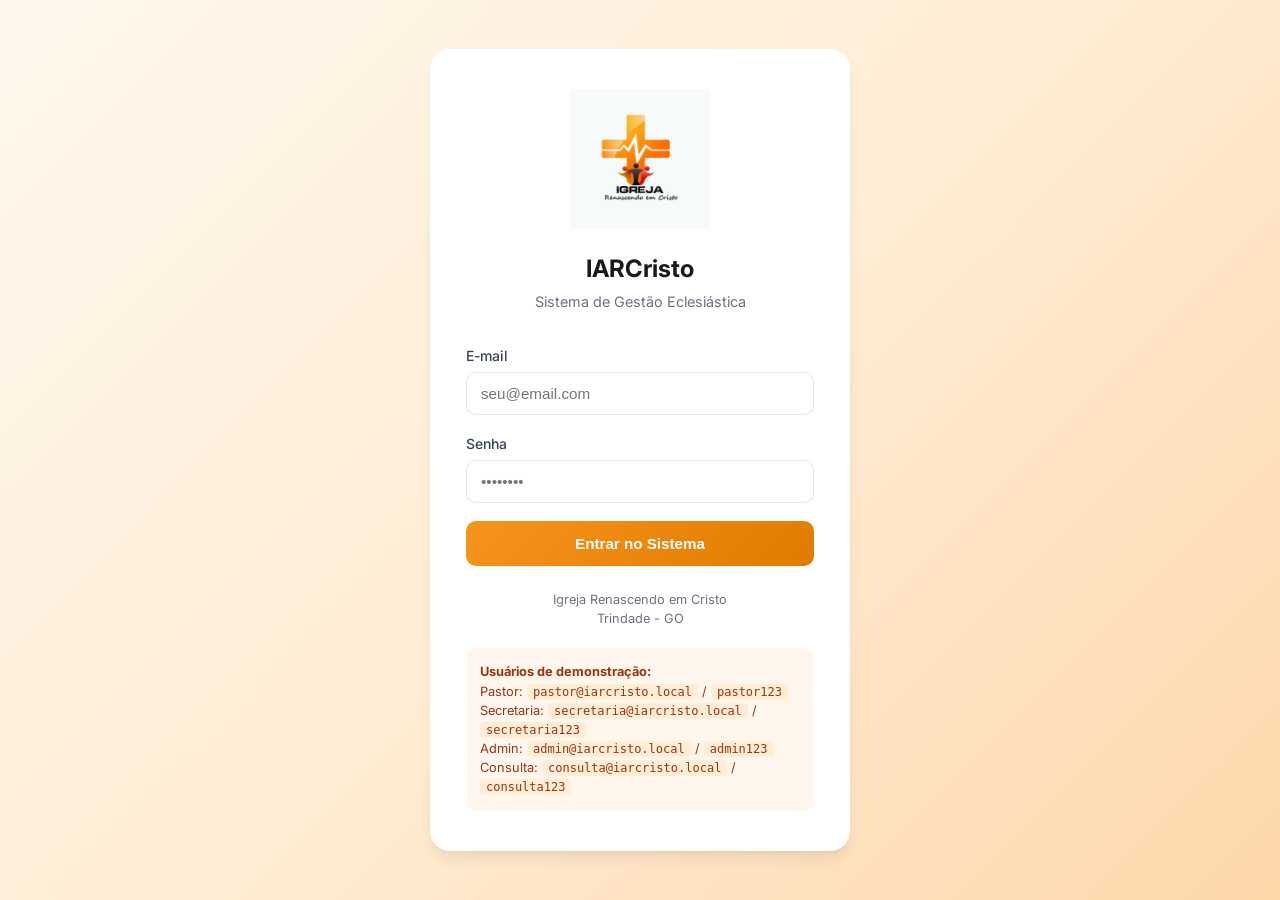
==== pages/agenda.html @ 71ff0958 "Add files via upload" ====
<!DOCTYPE html>
<html lang="pt-BR">
<head>
  <meta charset="UTF-8">
  <meta name="viewport" content="width=device-width, initial-scale=1.0">
  <title>Agenda de Cultos | IARCristo</title>
  <link rel="stylesheet" href="../css/style.css">
  <link rel="preconnect" href="https://fonts.googleapis.com">
  <link href="https://fonts.googleapis.com/css2?family=Inter:wght@400;500;600;700&display=swap" rel="stylesheet">
  <style>
    .event-card {
      border: 1px solid #E5E7EB;
      border-radius: 12px;
      padding: 16px 18px;
      margin-bottom: 12px;
      background: #fff;
      transition: box-shadow 0.15s;
      cursor: pointer;
    }
    .event-card:hover { box-shadow: 0 4px 12px rgba(0,0,0,0.08); }
    .event-card.confirmado { border-left: 4px solid #10B981; }
    .event-card.planejado { border-left: 4px solid #3B82F6; }
    .event-card.cancelado { border-left: 4px solid #EF4444; opacity: 0.7; }
    .event-date {
      font-size: 0.8rem;
      font-weight: 600;
      color: #F7941D;
      text-transform: uppercase;
      letter-spacing: 0.03em;
    }
    .event-title { font-size: 1.05rem; font-weight: 600; color: #111827; margin: 4px 0; }
    .event-meta { font-size: 0.85rem; color: #6B7280; display: flex; flex-wrap: wrap; gap: 12px; }
    .filter-bar {
      display: flex;
      flex-wrap: wrap;
      gap: 10px;
      margin-bottom: 20px;
      align-items: center;
    }
    .filter-bar select, .filter-bar input {
      padding: 8px 12px;
      border: 1.5px solid #E5E7EB;
      border-radius: 8px;
      font-size: 0.9rem;
    }
    .escala-item {
      display: flex;
      align-items: center;
      justify-content: space-between;
      padding: 10px 12px;
      border: 1px solid #E5E7EB;
      border-radius: 8px;
      margin-bottom: 8px;
      background: #FAFAFA;
    }
    .modal-overlay {
      display: none;
      position: fixed;
      inset: 0;
      background: rgba(0,0,0,0.4);
      z-index: 200;
      align-items: center;
      justify-content: center;
      padding: 20px;
    }
    .modal-overlay.open { display: flex; }
    .modal {
      background: #fff;
      border-radius: 16px;
      width: 100%;
      max-width: 640px;
      max-height: 90vh;
      overflow-y: auto;
      box-shadow: 0 20px 40px rgba(0,0,0,0.15);
    }
    .modal-header {
      padding: 18px 22px;
      border-bottom: 1px solid #E5E7EB;
      display: flex;
      justify-content: space-between;
      align-items: center;
    }
    .modal-body { padding: 22px; }
  </style>
</head>
<body>
  <div class="app-layout">
    <aside class="sidebar" id="sidebar">
      <div class="sidebar-header">
        <img src="../public/assets/logo.png" alt="Logo" class="sidebar-logo">
        <div class="sidebar-brand">IARCristo<span>Renascendo em Cristo</span></div>
      </div>
      <nav class="sidebar-nav">
        <div class="nav-section">
          <div class="nav-section-title">Principal</div>
          <a href="dashboard.html" class="nav-item">Dashboard</a>
          <a href="membros.html" class="nav-item">Membros</a>
          <a href="visitantes.html" class="nav-item">Visitantes</a>
        </div>
        <div class="nav-section">
          <div class="nav-section-title">Organização</div>
          <a href="departamentos.html" class="nav-item">Departamentos</a>
          <a href="familias.html" class="nav-item">Famílias</a>
        </div>
        <div class="nav-section">
          <div class="nav-section-title">Agenda</div>
          <a href="agenda.html" class="nav-item" active">Cultos & Eventos</a>
        </div>
        <div class="nav-section">
          <div class="nav-section-title">Sistema</div>
          <a href="relatorios.html" class="nav-item">Relatórios</a>
        </div>
</nav>
      <div class="sidebar-footer">
        <div class="user-info">
          <div class="user-avatar">WF</div>
          <div class="user-details">
            <div class="user-name">Wellington F. Vieira</div>
            <div class="user-role">Pastor Presidente</div>
          </div>
        </div>
      </div>
    </aside>

    <div class="main-content">
      <header class="topbar">
        <div class="flex items-center gap-3">
          <button class="menu-toggle" onclick="document.getElementById('sidebar').classList.toggle('open')">
            <svg width="24" height="24" fill="none" stroke="currentColor" viewBox="0 0 24 24"><path stroke-linecap="round" stroke-linejoin="round" stroke-width="2" d="M4 6h16M4 12h16M4 18h16"/></svg>
          </button>
          <h1 class="topbar-title">Agenda de Cultos e Eventos</h1>
        </div>
        <div class="topbar-actions">
          <button class="btn btn-primary btn-sm" onclick="abrirModalEvento()">+ Novo Evento</button>
        </div>
      </header>

      <div class="content-area">
        <div class="filter-bar">
          <select id="filtroTipo" onchange="renderLista()">
            <option value="">Todos os tipos</option>
          </select>
          <select id="filtroSituacao" onchange="renderLista()">
            <option value="">Todas as situações</option>
            <option>Planejado</option>
            <option>Confirmado</option>
            <option>Realizado</option>
            <option>Cancelado</option>
          </select>
          <input type="month" id="filtroMes" onchange="renderLista()">
          <span class="text-muted" id="contadorEventos" style="margin-left:auto;font-size:0.9rem"></span>
        </div>

        <div style="display:grid;grid-template-columns:1fr 340px;gap:24px" class="agenda-grid">
          <div>
            <div class="card">
              <div class="card-header">
                <h2 class="card-title">Lista de Eventos</h2>
              </div>
              <div class="card-body" id="listaEventos">
                <p class="text-muted">Carregando...</p>
              </div>
            </div>
          </div>

          <div>
            <div class="card">
              <div class="card-header">
                <h2 class="card-title">Próximos</h2>
              </div>
              <div class="card-body" id="proximosEventos"></div>
            </div>
          </div>
        </div>
      </div>
    </div>
  </div>

  <!-- Modal Evento -->
  <div class="modal-overlay" id="modalEvento">
    <div class="modal">
      <div class="modal-header">
        <h2 style="font-size:1.15rem;font-weight:600" id="modalTitulo">Novo Evento</h2>
        <button class="btn btn-sm btn-secondary" onclick="fecharModal()">Fechar</button>
      </div>
      <div class="modal-body">
        <form id="formEvento" onsubmit="salvarEvento(event)">
          <input type="hidden" id="eventoId">
          <div class="form-row">
            <div class="form-group">
              <label>Tipo de Evento *</label>
              <select id="evTipo" class="form-control" required onchange="if(!document.getElementById('evTitulo').value) document.getElementById('evTitulo').value=this.value"></select>
            </div>
            <div class="form-group">
              <label>Título</label>
              <input type="text" id="evTitulo" class="form-control">
            </div>
          </div>
          <div class="form-row">
            <div class="form-group">
              <label>Data *</label>
              <input type="date" id="evData" class="form-control" required>
            </div>
            <div class="form-group">
              <label>Início</label>
              <input type="time" id="evHoraInicio" class="form-control" value="19:00">
            </div>
            <div class="form-group">
              <label>Término</label>
              <input type="time" id="evHoraFim" class="form-control" value="21:00">
            </div>
          </div>
          <div class="form-row">
            <div class="form-group">
              <label>Local</label>
              <input type="text" id="evLocal" class="form-control" value="Templo Principal">
            </div>
            <div class="form-group">
              <label>Situação</label>
              <select id="evSituacao" class="form-control">
                <option>Planejado</option>
                <option>Confirmado</option>
                <option>Realizado</option>
                <option>Cancelado</option>
              </select>
            </div>
          </div>
          <div class="form-row">
            <div class="form-group">
              <label>Dirigente</label>
              <select id="evDirigente" class="form-control"><option value="">—</option></select>
            </div>
            <div class="form-group">
              <label>Pregador / Ministrante</label>
              <select id="evPregador" class="form-control"><option value="">—</option></select>
            </div>
          </div>
          <div class="form-row">
            <div class="form-group">
              <label>Tema</label>
              <input type="text" id="evTema" class="form-control">
            </div>
            <div class="form-group">
              <label>Referência Bíblica</label>
              <input type="text" id="evRef" class="form-control" placeholder="Ex: João 3:16">
            </div>
          </div>
          <div class="form-group">
            <label>Descrição / Observações</label>
            <textarea id="evObs" class="form-control" rows="2"></textarea>
          </div>
          <div class="flex gap-3" style="margin-top:16px">
            <button type="submit" class="btn btn-primary">Salvar Evento</button>
            <button type="button" class="btn btn-secondary" onclick="fecharModal()">Cancelar</button>
          </div>
        </form>

        <!-- Escala (visível só na edição) -->
        <div id="secaoEscala" style="display:none;margin-top:28px;border-top:1px solid #E5E7EB;padding-top:20px">
          <h3 style="font-size:1rem;font-weight:600;margin-bottom:12px">Escala de Participantes</h3>
          <div id="listaEscala"></div>
          <div class="form-row" style="margin-top:12px">
            <div class="form-group">
              <label>Papel</label>
              <select id="escPapel" class="form-control"></select>
            </div>
            <div class="form-group">
              <label>Membro</label>
              <select id="escMembro" class="form-control"></select>
            </div>
            <div class="form-group" style="display:flex;align-items:flex-end">
              <button type="button" class="btn btn-primary btn-sm" onclick="addEscala()">Adicionar</button>
            </div>
          </div>
        </div>
      </div>
    </div>
  </div>

  <script src="../js/app.js"></script>
  <script src="../js/auth-guard.js"></script>
  <script>
    function nomeMembro(id) {
      if (!id) return '—';
      const m = IARCristo.getMembro(id);
      return m ? m.nome : id;
    }

    function diaSemana(dataStr) {
      const d = new Date(dataStr + 'T12:00:00');
      return d.toLocaleDateString('pt-BR', { weekday: 'short' });
    }

    function renderLista() {
      const tipo = document.getElementById('filtroTipo').value;
      const sit = document.getElementById('filtroSituacao').value;
      const mes = document.getElementById('filtroMes').value;

      let eventos = IARCristo.getEventos().sort((a,b) => a.data.localeCompare(b.data) || a.horaInicio.localeCompare(b.horaInicio));

      if (tipo) eventos = eventos.filter(e => e.tipo === tipo);
      if (sit) eventos = eventos.filter(e => e.situacao === sit);
      if (mes) eventos = eventos.filter(e => e.data.startsWith(mes));

      document.getElementById('contadorEventos').textContent = eventos.length + ' evento(s)';

      const el = document.getElementById('listaEventos');
      if (eventos.length === 0) {
        el.innerHTML = '<p class="text-muted" style="text-align:center;padding:30px">Nenhum evento encontrado</p>';
        return;
      }

      el.innerHTML = eventos.map(e => {
        const cls = (e.situacao || '').toLowerCase();
        return `
          <div class="event-card ${cls}" onclick="abrirModalEvento('${e.id}')">
            <div class="event-date">${diaSemana(e.data)} · ${IARCristo.formatarData(e.data)} · ${e.horaInicio}${e.horaFim ? ' – ' + e.horaFim : ''}</div>
            <div class="event-title">${e.titulo || e.tipo}</div>
            <div class="event-meta">
              <span>${e.local || ''}</span>
              <span>Dirigente: ${nomeMembro(e.dirigenteId)}</span>
              <span class="badge ${IARCristo.badgeSituacaoEvento(e.situacao)}">${e.situacao}</span>
            </div>
            ${e.tema ? `<div style="margin-top:6px;font-size:0.85rem;color:#6B7280">Tema: ${e.tema}</div>` : ''}
          </div>
        `;
      }).join('');
    }

    function renderProximos() {
      const prox = IARCristo.getProximosEventos(5);
      const el = document.getElementById('proximosEventos');
      if (prox.length === 0) {
        el.innerHTML = '<p class="text-muted">Nenhum evento próximo</p>';
        return;
      }
      el.innerHTML = prox.map(e => `
        <div style="padding:10px 0;border-bottom:1px solid #F3F4F6;cursor:pointer" onclick="abrirModalEvento('${e.id}')">
          <div style="font-weight:600;font-size:0.9rem">${e.titulo || e.tipo}</div>
          <div class="text-muted" style="font-size:0.8rem">${IARCristo.formatarData(e.data)} · ${e.horaInicio}</div>
        </div>
      `).join('');
    }

    function preencherSelects() {
      const tipos = IARCristo.TIPOS_EVENTO;
      document.getElementById('filtroTipo').innerHTML = '<option value="">Todos os tipos</option>' + tipos.map(t => `<option>${t}</option>`).join('');
      document.getElementById('evTipo').innerHTML = tipos.map(t => `<option>${t}</option>`).join('');

      const membros = IARCristo.getMembros().filter(m => m.situacao === 'Membro Ativo' || m.situacao === 'Em Integração');
      const opts = membros.map(m => `<option value="${m.id}">${m.nome}</option>`).join('');
      document.getElementById('evDirigente').innerHTML = '<option value="">—</option>' + opts;
      document.getElementById('evPregador').innerHTML = '<option value="">—</option>' + opts;
      document.getElementById('escMembro').innerHTML = opts;
      document.getElementById('escPapel').innerHTML = IARCristo.PAPEIS_ESCALA.map(p => `<option>${p}</option>`).join('');

      // mês atual
      const agora = new Date();
      document.getElementById('filtroMes').value = agora.getFullYear() + '-' + String(agora.getMonth()+1).padStart(2,'0');
    }

    function abrirModalEvento(id = null) {
      document.getElementById('formEvento').reset();
      document.getElementById('eventoId').value = '';
      document.getElementById('secaoEscala').style.display = 'none';
      document.getElementById('evHoraInicio').value = '19:00';
      document.getElementById('evHoraFim').value = '21:00';
      document.getElementById('evLocal').value = 'Templo Principal';

      if (id) {
        const e = IARCristo.getEvento(id);
        if (!e) return;
        document.getElementById('modalTitulo').textContent = 'Editar Evento';
        document.getElementById('eventoId').value = e.id;
        document.getElementById('evTipo').value = e.tipo;
        document.getElementById('evTitulo').value = e.titulo || '';
        document.getElementById('evData').value = e.data;
        document.getElementById('evHoraInicio').value = e.horaInicio || '19:00';
        document.getElementById('evHoraFim').value = e.horaFim || '';
        document.getElementById('evLocal').value = e.local || '';
        document.getElementById('evSituacao').value = e.situacao || 'Planejado';
        document.getElementById('evDirigente').value = e.dirigenteId || '';
        document.getElementById('evPregador').value = e.pregadorId || '';
        document.getElementById('evTema').value = e.tema || '';
        document.getElementById('evRef').value = e.referenciaBiblica || '';
        document.getElementById('evObs').value = e.observacoes || e.descricao || '';
        document.getElementById('secaoEscala').style.display = 'block';
        renderEscala(e.id);
      } else {
        document.getElementById('modalTitulo').textContent = 'Novo Evento';
        document.getElementById('evData').value = new Date().toISOString().slice(0,10);
      }
      document.getElementById('modalEvento').classList.add('open');
    }

    function fecharModal() {
      document.getElementById('modalEvento').classList.remove('open');
    }

    function salvarEvento(ev) {
      ev.preventDefault();
      const dados = {
        tipo: document.getElementById('evTipo').value,
        titulo: document.getElementById('evTitulo').value || document.getElementById('evTipo').value,
        data: document.getElementById('evData').value,
        horaInicio: document.getElementById('evHoraInicio').value,
        horaFim: document.getElementById('evHoraFim').value,
        local: document.getElementById('evLocal').value,
        situacao: document.getElementById('evSituacao').value,
        dirigenteId: document.getElementById('evDirigente').value,
        pregadorId: document.getElementById('evPregador').value,
        tema: document.getElementById('evTema').value,
        referenciaBiblica: document.getElementById('evRef').value,
        observacoes: document.getElementById('evObs').value
      };
      const id = document.getElementById('eventoId').value;
      if (id) {
        IARCristo.atualizarEvento(id, dados);
        alert('Evento atualizado!');
      } else {
        const novo = IARCristo.adicionarEvento(dados);
        alert('Evento criado!');
        document.getElementById('eventoId').value = novo.id;
        document.getElementById('secaoEscala').style.display = 'block';
        renderEscala(novo.id);
      }
      renderLista();
      renderProximos();
      if (!id) return; // keep modal open to add scale
      fecharModal();
    }

    function renderEscala(eventoId) {
      const escalas = IARCristo.getEscalasDoEvento(eventoId);
      const el = document.getElementById('listaEscala');
      if (escalas.length === 0) {
        el.innerHTML = '<p class="text-muted" style="font-size:0.9rem">Ninguém escalado ainda.</p>';
        return;
      }
      el.innerHTML = escalas.map(s => `
        <div class="escala-item">
          <div>
            <strong>${s.papel}</strong> — ${nomeMembro(s.membroId)}
            ${s.confirmado ? '<span class="badge badge-success" style="margin-left:8px">Confirmado</span>' : '<span class="badge badge-warning" style="margin-left:8px">Pendente</span>'}
          </div>
          <div class="flex gap-2">
            <button class="btn btn-sm btn-secondary" onclick="event.stopPropagation();toggleConfirma('${s.id}')">${s.confirmado ? 'Desconfirmar' : 'Confirmar'}</button>
            <button class="btn btn-sm btn-secondary" onclick="event.stopPropagation();rmEscala('${s.id}')">✕</button>
          </div>
        </div>
      `).join('');
    }

    function addEscala() {
      const eventoId = document.getElementById('eventoId').value;
      if (!eventoId) { alert('Salve o evento primeiro'); return; }
      const papel = document.getElementById('escPapel').value;
      const membroId = document.getElementById('escMembro').value;
      const res = IARCristo.adicionarEscala(eventoId, papel, membroId);
      if (res.erro) { alert(res.erro); return; }
      renderEscala(eventoId);
    }

    function rmEscala(id) {
      if (!confirm('Remover da escala?')) return;
      IARCristo.removerEscala(id);
      renderEscala(document.getElementById('eventoId').value);
    }

    function toggleConfirma(id) {
      const escalas = IARCristo.getEscalas();
      const s = escalas.find(e => e.id === id);
      if (!s) return;
      IARCristo.confirmarEscala(id, !s.confirmado);
      renderEscala(document.getElementById('eventoId').value);
    }

    document.addEventListener('DOMContentLoaded', () => {
      preencherSelects();
      renderLista();
      renderProximos();
    });

    // fechar modal ao clicar fora
    document.getElementById('modalEvento').addEventListener('click', e => {
      if (e.target.id === 'modalEvento') fecharModal();
    });
  </script>
  <style>
    @media (max-width: 900px) {
      .agenda-grid { grid-template-columns: 1fr !important; }
    }
  </style>
</body>
</html>
---- css/style.css ----
/* ========================================
   IARCristo - Igreja Renascendo em Cristo
   Sistema de Gestão Eclesiástica
   ======================================== */

:root {
  /* Cores extraídas do logotipo */
  --primary: #F7941D;
  --primary-dark: #E07B00;
  --primary-light: #FFB347;
  --accent: #E85D04;
  --accent-dark: #D00000;
  --black: #1A1A1A;
  --gray-900: #111827;
  --gray-800: #1F2937;
  --gray-700: #374151;
  --gray-600: #4B5563;
  --gray-500: #6B7280;
  --gray-400: #9CA3AF;
  --gray-300: #D1D5DB;
  --gray-200: #E5E7EB;
  --gray-100: #F3F4F6;
  --gray-50: #F9FAFB;
  --white: #FFFFFF;
  --success: #10B981;
  --warning: #F59E0B;
  --danger: #EF4444;
  --info: #3B82F6;

  --sidebar-width: 280px;
  --header-height: 70px;
  --radius: 12px;
  --shadow: 0 4px 6px -1px rgb(0 0 0 / 0.08), 0 2px 4px -2px rgb(0 0 0 / 0.05);
  --shadow-lg: 0 10px 15px -3px rgb(0 0 0 / 0.08), 0 4px 6px -4px rgb(0 0 0 / 0.05);
}

* {
  margin: 0;
  padding: 0;
  box-sizing: border-box;
}

body {
  font-family: 'Inter', -apple-system, BlinkMacSystemFont, 'Segoe UI', Roboto, sans-serif;
  background: var(--gray-50);
  color: var(--gray-800);
  line-height: 1.5;
  min-height: 100vh;
}

a {
  text-decoration: none;
  color: inherit;
}

/* ========== LOGIN PAGE ========== */
.login-page {
  min-height: 100vh;
  display: flex;
  align-items: center;
  justify-content: center;
  background: linear-gradient(135deg, #FFF7ED 0%, #FFEDD5 50%, #FED7AA 100%);
  padding: 20px;
}

.login-card {
  background: var(--white);
  border-radius: 20px;
  box-shadow: var(--shadow-lg);
  width: 100%;
  max-width: 420px;
  padding: 40px 36px;
  text-align: center;
}

.login-logo {
  width: 140px;
  height: auto;
  margin-bottom: 16px;
}

.login-title {
  font-size: 1.5rem;
  font-weight: 700;
  color: var(--black);
  margin-bottom: 4px;
}

.login-subtitle {
  font-size: 0.9rem;
  color: var(--gray-500);
  margin-bottom: 32px;
}

.form-group {
  margin-bottom: 18px;
  text-align: left;
}

.form-group label {
  display: block;
  font-size: 0.875rem;
  font-weight: 500;
  color: var(--gray-700);
  margin-bottom: 6px;
}

.form-control {
  width: 100%;
  padding: 12px 14px;
  border: 1.5px solid var(--gray-200);
  border-radius: 10px;
  font-size: 0.95rem;
  transition: all 0.2s;
  background: var(--white);
}

.form-control:focus {
  outline: none;
  border-color: var(--primary);
  box-shadow: 0 0 0 3px rgba(247, 148, 29, 0.15);
}

.btn {
  display: inline-flex;
  align-items: center;
  justify-content: center;
  gap: 8px;
  padding: 12px 20px;
  border: none;
  border-radius: 10px;
  font-size: 0.95rem;
  font-weight: 600;
  cursor: pointer;
  transition: all 0.2s;
}

.btn-primary {
  background: linear-gradient(135deg, var(--primary) 0%, var(--primary-dark) 100%);
  color: var(--white);
  width: 100%;
  padding: 14px;
}

.btn-primary:hover {
  background: linear-gradient(135deg, var(--primary-dark) 0%, #C96A00 100%);
  transform: translateY(-1px);
  box-shadow: 0 4px 12px rgba(247, 148, 29, 0.35);
}

.login-footer {
  margin-top: 24px;
  font-size: 0.85rem;
  color: var(--gray-500);
}

.login-footer a {
  color: var(--primary);
  font-weight: 500;
}

/* ========== LAYOUT PRINCIPAL ========== */
.app-layout {
  display: flex;
  min-height: 100vh;
}

/* Sidebar */
.sidebar {
  width: var(--sidebar-width);
  background: var(--white);
  border-right: 1px solid var(--gray-200);
  display: flex;
  flex-direction: column;
  position: fixed;
  top: 0;
  left: 0;
  height: 100vh;
  z-index: 100;
  transition: transform 0.3s ease;
}

.sidebar-header {
  padding: 20px;
  border-bottom: 1px solid var(--gray-100);
  display: flex;
  align-items: center;
  gap: 12px;
}

.sidebar-logo {
  width: 48px;
  height: 48px;
  object-fit: contain;
}

.sidebar-brand {
  font-size: 1.05rem;
  font-weight: 700;
  color: var(--black);
  line-height: 1.2;
}

.sidebar-brand span {
  display: block;
  font-size: 0.75rem;
  font-weight: 400;
  color: var(--gray-500);
}

.sidebar-nav {
  flex: 1;
  padding: 16px 12px;
  overflow-y: auto;
}

.nav-section {
  margin-bottom: 20px;
}

.nav-section-title {
  font-size: 0.7rem;
  font-weight: 600;
  text-transform: uppercase;
  letter-spacing: 0.05em;
  color: var(--gray-400);
  padding: 0 12px;
  margin-bottom: 8px;
}

.nav-item {
  display: flex;
  align-items: center;
  gap: 12px;
  padding: 11px 14px;
  border-radius: 10px;
  color: var(--gray-600);
  font-size: 0.925rem;
  font-weight: 500;
  transition: all 0.15s;
  margin-bottom: 2px;
}

.nav-item:hover {
  background: #FFF7ED;
  color: var(--primary-dark);
}

.nav-item.active {
  background: linear-gradient(135deg, #FFF7ED 0%, #FFEDD5 100%);
  color: var(--primary-dark);
  font-weight: 600;
}

.nav-item svg {
  width: 20px;
  height: 20px;
  flex-shrink: 0;
}

.sidebar-footer {
  padding: 16px;
  border-top: 1px solid var(--gray-100);
}

.user-info {
  display: flex;
  align-items: center;
  gap: 12px;
  padding: 10px;
  border-radius: 10px;
  background: var(--gray-50);
}

.user-avatar {
  width: 40px;
  height: 40px;
  border-radius: 50%;
  background: linear-gradient(135deg, var(--primary) 0%, var(--accent) 100%);
  display: flex;
  align-items: center;
  justify-content: center;
  color: white;
  font-weight: 700;
  font-size: 0.95rem;
}

.user-details {
  flex: 1;
  min-width: 0;
}

.user-name {
  font-size: 0.875rem;
  font-weight: 600;
  color: var(--gray-800);
  white-space: nowrap;
  overflow: hidden;
  text-overflow: ellipsis;
}

.user-role {
  font-size: 0.75rem;
  color: var(--gray-500);
}

/* Main Content */
.main-content {
  flex: 1;
  margin-left: var(--sidebar-width);
  min-height: 100vh;
  display: flex;
  flex-direction: column;
}

.topbar {
  height: var(--header-height);
  background: var(--white);
  border-bottom: 1px solid var(--gray-200);
  display: flex;
  align-items: center;
  justify-content: space-between;
  padding: 0 28px;
  position: sticky;
  top: 0;
  z-index: 50;
}

.topbar-title {
  font-size: 1.25rem;
  font-weight: 700;
  color: var(--gray-900);
}

.topbar-actions {
  display: flex;
  align-items: center;
  gap: 12px;
}

.search-box {
  position: relative;
}

.search-box input {
  padding: 9px 14px 9px 40px;
  border: 1.5px solid var(--gray-200);
  border-radius: 10px;
  width: 260px;
  font-size: 0.9rem;
  background: var(--gray-50);
}

.search-box input:focus {
  outline: none;
  border-color: var(--primary);
  background: var(--white);
}

.search-box svg {
  position: absolute;
  left: 12px;
  top: 50%;
  transform: translateY(-50%);
  width: 18px;
  height: 18px;
  color: var(--gray-400);
}

.content-area {
  padding: 28px;
  flex: 1;
}

/* Cards & Stats */
.stats-grid {
  display: grid;
  grid-template-columns: repeat(auto-fit, minmax(220px, 1fr));
  gap: 20px;
  margin-bottom: 28px;
}

.stat-card {
  background: var(--white);
  border-radius: var(--radius);
  padding: 22px;
  box-shadow: var(--shadow);
  border: 1px solid var(--gray-100);
  transition: transform 0.15s, box-shadow 0.15s;
}

.stat-card:hover {
  transform: translateY(-2px);
  box-shadow: var(--shadow-lg);
}

.stat-card-header {
  display: flex;
  align-items: center;
  justify-content: space-between;
  margin-bottom: 12px;
}

.stat-icon {
  width: 44px;
  height: 44px;
  border-radius: 12px;
  display: flex;
  align-items: center;
  justify-content: center;
}

.stat-icon.orange { background: #FFF7ED; color: var(--primary); }
.stat-icon.green { background: #ECFDF5; color: var(--success); }
.stat-icon.blue { background: #EFF6FF; color: var(--info); }
.stat-icon.purple { background: #F5F3FF; color: #8B5CF6; }
.stat-icon.red { background: #FEF2F2; color: var(--danger); }

.stat-value {
  font-size: 1.85rem;
  font-weight: 700;
  color: var(--gray-900);
  line-height: 1.1;
}

.stat-label {
  font-size: 0.875rem;
  color: var(--gray-500);
  margin-top: 4px;
}

/* Cards */
.card {
  background: var(--white);
  border-radius: var(--radius);
  box-shadow: var(--shadow);
  border: 1px solid var(--gray-100);
  margin-bottom: 24px;
}

.card-header {
  padding: 18px 22px;
  border-bottom: 1px solid var(--gray-100);
  display: flex;
  align-items: center;
  justify-content: space-between;
}

.card-title {
  font-size: 1.05rem;
  font-weight: 600;
  color: var(--gray-900);
}

.card-body {
  padding: 22px;
}

/* Tables */
.table-responsive {
  overflow-x: auto;
}

table {
  width: 100%;
  border-collapse: collapse;
}

th {
  text-align: left;
  padding: 12px 16px;
  font-size: 0.75rem;
  font-weight: 600;
  text-transform: uppercase;
  letter-spacing: 0.04em;
  color: var(--gray-500);
  background: var(--gray-50);
  border-bottom: 1px solid var(--gray-200);
}

td {
  padding: 14px 16px;
  font-size: 0.9rem;
  border-bottom: 1px solid var(--gray-100);
  color: var(--gray-700);
}

tr:hover td {
  background: #FFFBF5;
}

.badge {
  display: inline-flex;
  align-items: center;
  padding: 4px 10px;
  border-radius: 20px;
  font-size: 0.75rem;
  font-weight: 600;
}

.badge-success { background: #ECFDF5; color: #059669; }
.badge-warning { background: #FFFBEB; color: #D97706; }
.badge-info { background: #EFF6FF; color: #2563EB; }
.badge-danger { background: #FEF2F2; color: #DC2626; }
.badge-gray { background: var(--gray-100); color: var(--gray-600); }

/* Forms */
.form-row {
  display: grid;
  grid-template-columns: repeat(auto-fit, minmax(240px, 1fr));
  gap: 18px;
  margin-bottom: 18px;
}

.form-section {
  margin-bottom: 28px;
}

.form-section-title {
  font-size: 1rem;
  font-weight: 600;
  color: var(--gray-800);
  margin-bottom: 16px;
  padding-bottom: 8px;
  border-bottom: 2px solid var(--primary-light);
  display: inline-block;
}

.btn-secondary {
  background: var(--white);
  color: var(--gray-700);
  border: 1.5px solid var(--gray-200);
}

.btn-secondary:hover {
  background: var(--gray-50);
  border-color: var(--gray-300);
}

.btn-sm {
  padding: 7px 14px;
  font-size: 0.85rem;
}

/* Mobile */
.menu-toggle {
  display: none;
  background: none;
  border: none;
  cursor: pointer;
  padding: 8px;
}

@media (max-width: 1024px) {
  .sidebar {
    transform: translateX(-100%);
  }
  .sidebar.open {
    transform: translateX(0);
  }
  .main-content {
    margin-left: 0;
  }
  .menu-toggle {
    display: block;
  }
  .search-box input {
    width: 180px;
  }
}

@media (max-width: 640px) {
  .content-area {
    padding: 16px;
  }
  .stats-grid {
    grid-template-columns: 1fr 1fr;
  }
  .topbar {
    padding: 0 16px;
  }
}

/* Utilitários */
.text-muted { color: var(--gray-500); }
.text-primary { color: var(--primary); }
.mt-4 { margin-top: 1rem; }
.mb-4 { margin-bottom: 1rem; }
.flex { display: flex; }
.items-center { align-items: center; }
.gap-2 { gap: 0.5rem; }
.gap-3 { gap: 0.75rem; }
.justify-between { justify-content: space-between; }
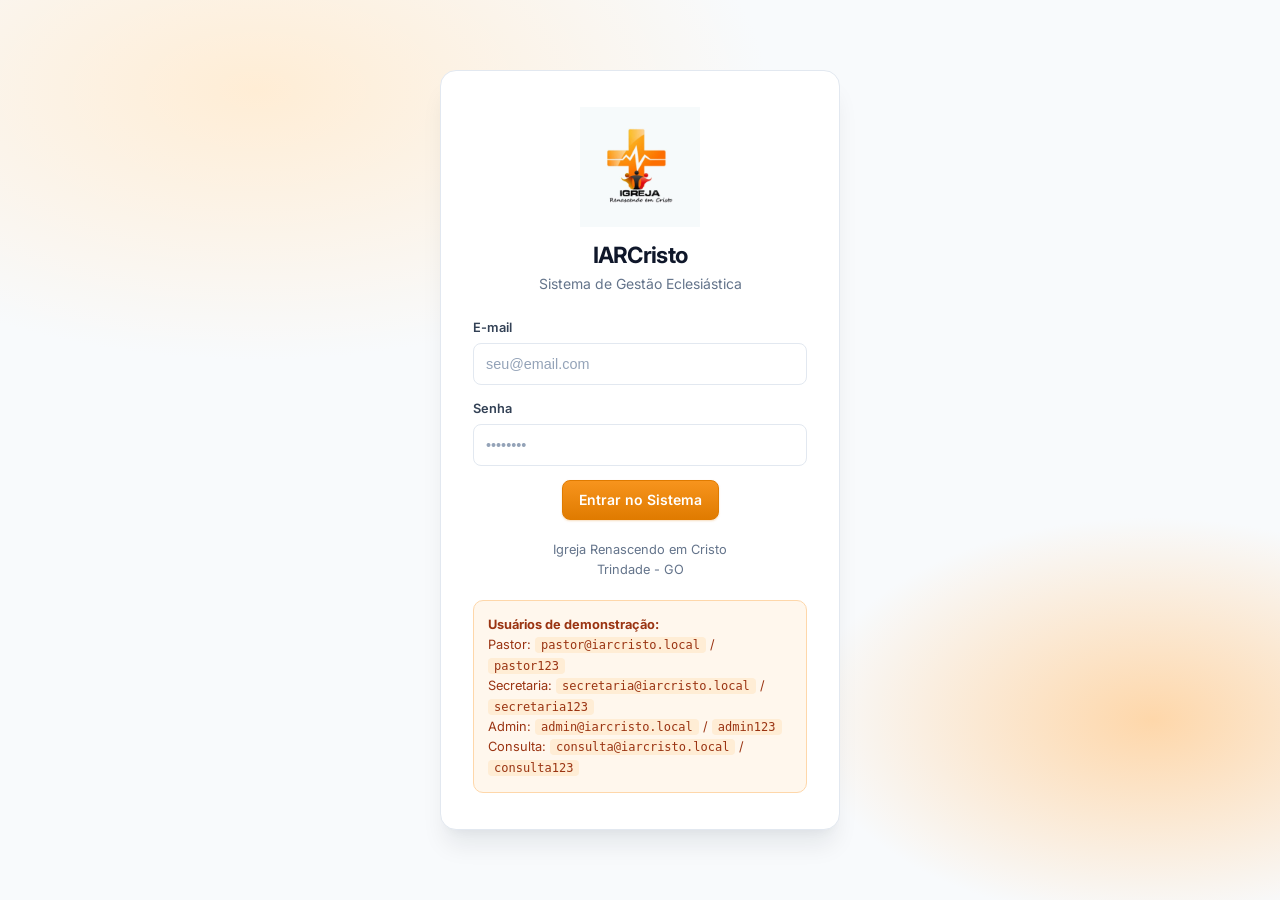
==== commit ff969d87: "Add files via upload" ====
--- a/pages/agenda.html
+++ b/pages/agenda.html
@@ -3,6 +3,8 @@
 <head>
   <meta charset="UTF-8">
   <meta name="viewport" content="width=device-width, initial-scale=1.0">
+  <meta name="theme-color" content="#F7941D">
+  <link rel="icon" href="../assets/brand/favicon.svg" type="image/svg+xml">
   <title>Agenda de Cultos | IARCristo</title>
   <link rel="stylesheet" href="../css/style.css">
   <link rel="preconnect" href="https://fonts.googleapis.com">
@@ -93,22 +95,22 @@
       <nav class="sidebar-nav">
         <div class="nav-section">
           <div class="nav-section-title">Principal</div>
-          <a href="dashboard.html" class="nav-item">Dashboard</a>
-          <a href="membros.html" class="nav-item">Membros</a>
-          <a href="visitantes.html" class="nav-item">Visitantes</a>
+          <a href="dashboard.html" class="nav-item"><img src="../assets/icons/dashboard.svg" alt="" class="nav-icon" width="18" height="18"> Dashboard</a>
+          <a href="membros.html" class="nav-item"><img src="../assets/icons/membros.svg" alt="" class="nav-icon" width="18" height="18"> Membros</a>
+          <a href="visitantes.html" class="nav-item"><img src="../assets/icons/visitantes.svg" alt="" class="nav-icon" width="18" height="18"> Visitantes</a>
         </div>
         <div class="nav-section">
           <div class="nav-section-title">Organização</div>
-          <a href="departamentos.html" class="nav-item">Departamentos</a>
-          <a href="familias.html" class="nav-item">Famílias</a>
+          <a href="departamentos.html" class="nav-item"><img src="../assets/icons/departamentos.svg" alt="" class="nav-icon" width="18" height="18"> Departamentos</a>
+          <a href="familias.html" class="nav-item"><img src="../assets/icons/familias.svg" alt="" class="nav-icon" width="18" height="18"> Famílias</a>
         </div>
         <div class="nav-section">
           <div class="nav-section-title">Agenda</div>
-          <a href="agenda.html" class="nav-item" active">Cultos & Eventos</a>
+          <a href="agenda.html" class="nav-item active"><img src="../assets/icons/agenda.svg" alt="" class="nav-icon" width="18" height="18"> Cultos & Eventos</a>
         </div>
         <div class="nav-section">
           <div class="nav-section-title">Sistema</div>
-          <a href="relatorios.html" class="nav-item">Relatórios</a>
+          <a href="relatorios.html" class="nav-item"><img src="../assets/icons/relatorios.svg" alt="" class="nav-icon" width="18" height="18"> Relatórios</a>
         </div>
 </nav>
       <div class="sidebar-footer">
@@ -249,6 +251,38 @@
             <label>Descrição / Observações</label>
             <textarea id="evObs" class="form-control" rows="2"></textarea>
           </div>
+          
+          <div class="form-section" style="margin-top:8px">
+            <h3 class="form-section-title" style="font-size:0.9rem">Imagens da equipe (opcional)</h3>
+            <p class="form-hint" style="margin-bottom:12px">Fotos do pregador e dos cantores/louvor para divulgação do culto.</p>
+            <div class="form-row">
+              <div class="form-group">
+                <label>Foto do pregador</label>
+                <input type="hidden" id="evFotoPregador">
+                <div class="flex items-center gap-2" style="flex-wrap:wrap">
+                  <img id="evPrevPreg" src="" alt="" style="width:64px;height:64px;border-radius:10px;object-fit:cover;display:none;border:1px solid var(--border)">
+                  <label class="btn btn-sm btn-secondary" style="cursor:pointer;margin:0">Upload<input type="file" accept="image/*" style="display:none" onchange="upMidia(event,'pregador')"></label>
+                  <button type="button" class="btn btn-sm btn-ghost" onclick="limparMidia('pregador')">Remover</button>
+                </div>
+              </div>
+              <div class="form-group">
+                <label>Foto do(s) cantor(es) / louvor</label>
+                <input type="hidden" id="evFotoLouvor">
+                <div class="flex items-center gap-2" style="flex-wrap:wrap">
+                  <img id="evPrevLouvor" src="" alt="" style="width:64px;height:64px;border-radius:10px;object-fit:cover;display:none;border:1px solid var(--border)">
+                  <label class="btn btn-sm btn-secondary" style="cursor:pointer;margin:0">Upload<input type="file" accept="image/*" style="display:none" onchange="upMidia(event,'louvor')"></label>
+                  <button type="button" class="btn btn-sm btn-ghost" onclick="limparMidia('louvor')">Remover</button>
+                </div>
+              </div>
+            </div>
+            <div class="form-group" style="margin-top:8px">
+              <label>Outras imagens da equipe</label>
+              <input type="hidden" id="evFotosExtra" value="[]">
+              <div id="evExtraPreviews" class="flex gap-2" style="flex-wrap:wrap;margin-bottom:8px"></div>
+              <label class="btn btn-sm btn-secondary" style="cursor:pointer;margin:0">Adicionar imagem<input type="file" accept="image/*" style="display:none" onchange="upMidiaExtra(event)"></label>
+            </div>
+          </div>
+
           <div class="flex gap-3" style="margin-top:16px">
             <button type="submit" class="btn btn-primary">Salvar Evento</button>
             <button type="button" class="btn btn-secondary" onclick="fecharModal()">Cancelar</button>
@@ -322,6 +356,11 @@
               <span class="badge ${IARCristo.badgeSituacaoEvento(e.situacao)}">${e.situacao}</span>
             </div>
             ${e.tema ? `<div style="margin-top:6px;font-size:0.85rem;color:#6B7280">Tema: ${e.tema}</div>` : ''}
+            ${(e.fotoPregador || e.fotoLouvor || (e.fotosExtra && e.fotosExtra.length)) ? `<div class="flex gap-2" style="margin-top:8px;flex-wrap:wrap">
+              ${e.fotoPregador ? `<img src="${e.fotoPregador}" alt="Pregador" title="Pregador" style="width:40px;height:40px;border-radius:8px;object-fit:cover">` : ''}
+              ${e.fotoLouvor ? `<img src="${e.fotoLouvor}" alt="Louvor" title="Louvor" style="width:40px;height:40px;border-radius:8px;object-fit:cover">` : ''}
+              ${(e.fotosExtra||[]).slice(0,3).map(f => `<img src="${f}" alt="" style="width:40px;height:40px;border-radius:8px;object-fit:cover">`).join('')}
+            </div>` : ''}
           </div>
         `;
       }).join('');
@@ -366,6 +405,12 @@
       document.getElementById('evHoraInicio').value = '19:00';
       document.getElementById('evHoraFim').value = '21:00';
       document.getElementById('evLocal').value = 'Templo Principal';
+      document.getElementById('evFotoPregador').value = '';
+      document.getElementById('evFotoLouvor').value = '';
+      document.getElementById('evFotosExtra').value = '[]';
+      setPrev('evPrevPreg', '');
+      setPrev('evPrevLouvor', '');
+      renderExtraPreviews();
 
       if (id) {
         const e = IARCristo.getEvento(id);
@@ -384,6 +429,13 @@
         document.getElementById('evTema').value = e.tema || '';
         document.getElementById('evRef').value = e.referenciaBiblica || '';
         document.getElementById('evObs').value = e.observacoes || e.descricao || '';
+        
+        document.getElementById('evFotoPregador').value = e.fotoPregador || '';
+        document.getElementById('evFotoLouvor').value = e.fotoLouvor || '';
+        document.getElementById('evFotosExtra').value = JSON.stringify(e.fotosExtra || []);
+        setPrev('evPrevPreg', e.fotoPregador);
+        setPrev('evPrevLouvor', e.fotoLouvor);
+        renderExtraPreviews();
         document.getElementById('secaoEscala').style.display = 'block';
         renderEscala(e.id);
       } else {
@@ -411,7 +463,10 @@
         pregadorId: document.getElementById('evPregador').value,
         tema: document.getElementById('evTema').value,
         referenciaBiblica: document.getElementById('evRef').value,
-        observacoes: document.getElementById('evObs').value
+        observacoes: document.getElementById('evObs').value,
+        fotoPregador: document.getElementById('evFotoPregador').value || '',
+        fotoLouvor: document.getElementById('evFotoLouvor').value || '',
+        fotosExtra: JSON.parse(document.getElementById('evFotosExtra').value || '[]')
       };
       const id = document.getElementById('eventoId').value;
       if (id) {
@@ -475,6 +530,73 @@
       renderEscala(document.getElementById('eventoId').value);
     }
 
+    
+    function setPrev(id, src) {
+      const el = document.getElementById(id);
+      if (!el) return;
+      if (src) { el.src = src; el.style.display = 'block'; }
+      else { el.src = ''; el.style.display = 'none'; }
+    }
+
+    async function upMidia(e, tipo) {
+      const file = e.target.files && e.target.files[0];
+      if (!file) return;
+      try {
+        const data = await IARCristo.comprimirImagemArquivo(file);
+        if (tipo === 'pregador') {
+          document.getElementById('evFotoPregador').value = data;
+          setPrev('evPrevPreg', data);
+        } else {
+          document.getElementById('evFotoLouvor').value = data;
+          setPrev('evPrevLouvor', data);
+        }
+      } catch (err) { alert(err.message); }
+      e.target.value = '';
+    }
+
+    function limparMidia(tipo) {
+      if (tipo === 'pregador') {
+        document.getElementById('evFotoPregador').value = '';
+        setPrev('evPrevPreg', '');
+      } else {
+        document.getElementById('evFotoLouvor').value = '';
+        setPrev('evPrevLouvor', '');
+      }
+    }
+
+    async function upMidiaExtra(e) {
+      const file = e.target.files && e.target.files[0];
+      if (!file) return;
+      try {
+        const data = await IARCristo.comprimirImagemArquivo(file);
+        const arr = JSON.parse(document.getElementById('evFotosExtra').value || '[]');
+        if (arr.length >= 6) { alert('Máximo de 6 imagens extras.'); return; }
+        arr.push(data);
+        document.getElementById('evFotosExtra').value = JSON.stringify(arr);
+        renderExtraPreviews();
+      } catch (err) { alert(err.message); }
+      e.target.value = '';
+    }
+
+    function renderExtraPreviews() {
+      const arr = JSON.parse(document.getElementById('evFotosExtra').value || '[]');
+      const el = document.getElementById('evExtraPreviews');
+      if (!el) return;
+      el.innerHTML = arr.map((src, i) => `
+        <div style="position:relative">
+          <img src="${src}" alt="" style="width:56px;height:56px;border-radius:8px;object-fit:cover;border:1px solid var(--border)">
+          <button type="button" class="btn btn-sm btn-secondary" style="position:absolute;top:-6px;right:-6px;min-height:22px;padding:0 6px;font-size:0.7rem" onclick="remExtra(${i})">×</button>
+        </div>
+      `).join('');
+    }
+
+    function remExtra(i) {
+      const arr = JSON.parse(document.getElementById('evFotosExtra').value || '[]');
+      arr.splice(i, 1);
+      document.getElementById('evFotosExtra').value = JSON.stringify(arr);
+      renderExtraPreviews();
+    }
+
     document.addEventListener('DOMContentLoaded', () => {
       preencherSelects();
       renderLista();
--- a/css/style.css
+++ b/css/style.css
@@ -1,165 +1,142 @@
-/* ========================================
-   IARCristo - Igreja Renascendo em Cristo
-   Sistema de Gestão Eclesiástica
-   ======================================== */
-
+/* ============================================================
+   IARCristo — Design System
+   Igreja Renascendo em Cristo
+   Identidade visual derivada do logotipo oficial
+   ============================================================ */
+
+/* ---------- Tokens (logo: cruz laranja #F7941D, figuras #E85D04, preto) ---------- */
 :root {
-  /* Cores extraídas do logotipo */
-  --primary: #F7941D;
-  --primary-dark: #E07B00;
-  --primary-light: #FFB347;
-  --accent: #E85D04;
-  --accent-dark: #D00000;
-  --black: #1A1A1A;
-  --gray-900: #111827;
-  --gray-800: #1F2937;
-  --gray-700: #374151;
-  --gray-600: #4B5563;
-  --gray-500: #6B7280;
-  --gray-400: #9CA3AF;
-  --gray-300: #D1D5DB;
-  --gray-200: #E5E7EB;
-  --gray-100: #F3F4F6;
-  --gray-50: #F9FAFB;
-  --white: #FFFFFF;
-  --success: #10B981;
-  --warning: #F59E0B;
-  --danger: #EF4444;
-  --info: #3B82F6;
-
-  --sidebar-width: 280px;
-  --header-height: 70px;
+  /* Brand */
+  --brand-50:  #FFF8F0;
+  --brand-100: #FFEDD5;
+  --brand-200: #FED7AA;
+  --brand-300: #FDBA74;
+  --brand-400: #FB923C;
+  --brand-500: #F7941D;   /* primária da logo */
+  --brand-600: #E07B00;
+  --brand-700: #C2410C;
+  --brand-800: #9A3412;
+  --brand-900: #7C2D12;
+
+  --accent:    #E85D04;   /* figuras laterais da logo */
+  --accent-soft: #FFF1E6;
+
+  /* Neutrals */
+  --ink:       #0F172A;
+  --slate-900: #0F172A;
+  --slate-800: #1E293B;
+  --slate-700: #334155;
+  --slate-600: #475569;
+  --slate-500: #64748B;
+  --slate-400: #94A3B8;
+  --slate-300: #CBD5E1;
+  --slate-200: #E2E8F0;
+  --slate-100: #F1F5F9;
+  --slate-50:  #F8FAFC;
+  --white:     #FFFFFF;
+
+  /* Semantic */
+  --success:      #059669;
+  --success-bg:   #ECFDF5;
+  --success-border:#A7F3D0;
+  --warning:      #D97706;
+  --warning-bg:   #FFFBEB;
+  --warning-border:#FDE68A;
+  --danger:       #DC2626;
+  --danger-bg:    #FEF2F2;
+  --danger-border:#FECACA;
+  --info:         #2563EB;
+  --info-bg:      #EFF6FF;
+  --info-border:  #BFDBFE;
+
+  /* Surfaces */
+  --bg-app:       var(--slate-50);
+  --bg-sidebar:   var(--white);
+  --bg-card:      var(--white);
+  --bg-header:    var(--white);
+  --border:       var(--slate-200);
+  --border-soft:  var(--slate-100);
+
+  /* Typography */
+  --font: 'Inter', system-ui, -apple-system, BlinkMacSystemFont, 'Segoe UI', Roboto, sans-serif;
+  --text: var(--slate-800);
+  --text-muted: var(--slate-500);
+  --text-heading: var(--slate-900);
+
+  /* Layout */
+  --sidebar-w: 264px;
+  --sidebar-w-collapsed: 72px;
+  --header-h: 64px;
+  --radius-sm: 8px;
   --radius: 12px;
-  --shadow: 0 4px 6px -1px rgb(0 0 0 / 0.08), 0 2px 4px -2px rgb(0 0 0 / 0.05);
-  --shadow-lg: 0 10px 15px -3px rgb(0 0 0 / 0.08), 0 4px 6px -4px rgb(0 0 0 / 0.05);
-}
-
-* {
-  margin: 0;
-  padding: 0;
-  box-sizing: border-box;
-}
+  --radius-lg: 16px;
+  --radius-full: 9999px;
+
+  /* Elevation */
+  --shadow-xs: 0 1px 2px rgb(15 23 42 / 0.04);
+  --shadow-sm: 0 1px 3px rgb(15 23 42 / 0.06), 0 1px 2px rgb(15 23 42 / 0.04);
+  --shadow:    0 4px 6px -1px rgb(15 23 42 / 0.06), 0 2px 4px -2px rgb(15 23 42 / 0.04);
+  --shadow-md: 0 10px 15px -3px rgb(15 23 42 / 0.07), 0 4px 6px -4px rgb(15 23 42 / 0.04);
+  --shadow-lg: 0 20px 25px -5px rgb(15 23 42 / 0.08), 0 8px 10px -6px rgb(15 23 42 / 0.04);
+
+  /* Motion */
+  --ease: cubic-bezier(0.4, 0, 0.2, 1);
+  --duration: 180ms;
+
+  /* Focus */
+  --focus-ring: 0 0 0 3px rgb(247 148 29 / 0.28);
+}
+
+@media (prefers-reduced-motion: reduce) {
+  :root { --duration: 0ms; }
+  *, *::before, *::after {
+    animation-duration: 0.01ms !important;
+    transition-duration: 0.01ms !important;
+  }
+}
+
+/* ---------- Reset ---------- */
+*, *::before, *::after { box-sizing: border-box; margin: 0; padding: 0; }
+
+html { -webkit-text-size-adjust: 100%; scroll-behavior: smooth; }
 
 body {
-  font-family: 'Inter', -apple-system, BlinkMacSystemFont, 'Segoe UI', Roboto, sans-serif;
-  background: var(--gray-50);
-  color: var(--gray-800);
-  line-height: 1.5;
+  font-family: var(--font);
+  font-size: 15px;
+  line-height: 1.55;
+  color: var(--text);
+  background: var(--bg-app);
   min-height: 100vh;
-}
-
-a {
-  text-decoration: none;
-  color: inherit;
-}
-
-/* ========== LOGIN PAGE ========== */
-.login-page {
-  min-height: 100vh;
-  display: flex;
-  align-items: center;
-  justify-content: center;
-  background: linear-gradient(135deg, #FFF7ED 0%, #FFEDD5 50%, #FED7AA 100%);
-  padding: 20px;
-}
-
-.login-card {
-  background: var(--white);
-  border-radius: 20px;
-  box-shadow: var(--shadow-lg);
-  width: 100%;
-  max-width: 420px;
-  padding: 40px 36px;
-  text-align: center;
-}
-
-.login-logo {
-  width: 140px;
-  height: auto;
-  margin-bottom: 16px;
-}
-
-.login-title {
-  font-size: 1.5rem;
-  font-weight: 700;
-  color: var(--black);
-  margin-bottom: 4px;
-}
-
-.login-subtitle {
-  font-size: 0.9rem;
-  color: var(--gray-500);
-  margin-bottom: 32px;
-}
-
-.form-group {
-  margin-bottom: 18px;
-  text-align: left;
-}
-
-.form-group label {
-  display: block;
-  font-size: 0.875rem;
-  font-weight: 500;
-  color: var(--gray-700);
-  margin-bottom: 6px;
-}
-
-.form-control {
-  width: 100%;
-  padding: 12px 14px;
-  border: 1.5px solid var(--gray-200);
-  border-radius: 10px;
-  font-size: 0.95rem;
-  transition: all 0.2s;
-  background: var(--white);
-}
-
-.form-control:focus {
+  -webkit-font-smoothing: antialiased;
+}
+
+img { max-width: 100%; height: auto; display: block; }
+a { color: inherit; text-decoration: none; }
+button { font-family: inherit; cursor: pointer; }
+ul, ol { list-style: none; }
+table { border-collapse: collapse; width: 100%; }
+
+:focus-visible {
   outline: none;
-  border-color: var(--primary);
-  box-shadow: 0 0 0 3px rgba(247, 148, 29, 0.15);
-}
-
-.btn {
-  display: inline-flex;
-  align-items: center;
-  justify-content: center;
-  gap: 8px;
-  padding: 12px 20px;
-  border: none;
-  border-radius: 10px;
-  font-size: 0.95rem;
-  font-weight: 600;
-  cursor: pointer;
-  transition: all 0.2s;
-}
-
-.btn-primary {
-  background: linear-gradient(135deg, var(--primary) 0%, var(--primary-dark) 100%);
-  color: var(--white);
-  width: 100%;
-  padding: 14px;
-}
-
-.btn-primary:hover {
-  background: linear-gradient(135deg, var(--primary-dark) 0%, #C96A00 100%);
-  transform: translateY(-1px);
-  box-shadow: 0 4px 12px rgba(247, 148, 29, 0.35);
-}
-
-.login-footer {
-  margin-top: 24px;
-  font-size: 0.85rem;
-  color: var(--gray-500);
-}
-
-.login-footer a {
-  color: var(--primary);
-  font-weight: 500;
-}
-
-/* ========== LAYOUT PRINCIPAL ========== */
+  box-shadow: var(--focus-ring);
+}
+
+/* ---------- Typography ---------- */
+h1, h2, h3, h4 {
+  color: var(--text-heading);
+  font-weight: 650;
+  line-height: 1.25;
+  letter-spacing: -0.02em;
+}
+
+.text-muted { color: var(--text-muted); }
+.text-primary { color: var(--brand-600); }
+.text-sm { font-size: 0.875rem; }
+.text-xs { font-size: 0.75rem; }
+.font-medium { font-weight: 500; }
+.font-semibold { font-weight: 600; }
+
+/* ---------- Layout ---------- */
 .app-layout {
   display: flex;
   min-height: 100vh;
@@ -167,427 +144,1010 @@
 
 /* Sidebar */
 .sidebar {
-  width: var(--sidebar-width);
-  background: var(--white);
-  border-right: 1px solid var(--gray-200);
+  width: var(--sidebar-w);
+  background: var(--bg-sidebar);
+  border-right: 1px solid var(--border);
   display: flex;
   flex-direction: column;
   position: fixed;
-  top: 0;
-  left: 0;
-  height: 100vh;
+  inset: 0 auto 0 0;
   z-index: 100;
-  transition: transform 0.3s ease;
+  transition: transform var(--duration) var(--ease), width var(--duration) var(--ease);
 }
 
 .sidebar-header {
-  padding: 20px;
-  border-bottom: 1px solid var(--gray-100);
+  height: var(--header-h);
+  padding: 0 18px;
   display: flex;
   align-items: center;
   gap: 12px;
+  border-bottom: 1px solid var(--border-soft);
+  flex-shrink: 0;
 }
 
 .sidebar-logo {
-  width: 48px;
-  height: 48px;
+  width: 42px;
+  height: 42px;
   object-fit: contain;
+  flex-shrink: 0;
 }
 
 .sidebar-brand {
-  font-size: 1.05rem;
+  font-size: 1rem;
   font-weight: 700;
-  color: var(--black);
+  color: var(--ink);
   line-height: 1.2;
+  letter-spacing: -0.02em;
 }
 
 .sidebar-brand span {
   display: block;
-  font-size: 0.75rem;
-  font-weight: 400;
-  color: var(--gray-500);
+  font-size: 0.7rem;
+  font-weight: 500;
+  color: var(--text-muted);
+  letter-spacing: 0;
+  margin-top: 1px;
 }
 
 .sidebar-nav {
   flex: 1;
-  padding: 16px 12px;
   overflow-y: auto;
-}
-
-.nav-section {
-  margin-bottom: 20px;
-}
+  padding: 14px 10px;
+  scrollbar-width: thin;
+}
+
+.nav-section { margin-bottom: 18px; }
 
 .nav-section-title {
-  font-size: 0.7rem;
+  font-size: 0.65rem;
+  font-weight: 650;
+  text-transform: uppercase;
+  letter-spacing: 0.08em;
+  color: var(--slate-400);
+  padding: 0 12px;
+  margin-bottom: 6px;
+}
+
+.nav-item {
+  display: flex;
+  align-items: center;
+  gap: 11px;
+  padding: 10px 12px;
+  border-radius: var(--radius-sm);
+  color: var(--slate-600);
+  font-size: 0.9rem;
+  font-weight: 500;
+  transition: background var(--duration) var(--ease), color var(--duration) var(--ease);
+  margin-bottom: 2px;
+}
+
+.nav-item:hover {
+  background: var(--brand-50);
+  color: var(--brand-700);
+}
+
+.nav-item.active {
+  background: linear-gradient(135deg, var(--brand-50) 0%, var(--brand-100) 100%);
+  color: var(--brand-700);
   font-weight: 600;
-  text-transform: uppercase;
-  letter-spacing: 0.05em;
-  color: var(--gray-400);
-  padding: 0 12px;
-  margin-bottom: 8px;
-}
-
-.nav-item {
-  display: flex;
-  align-items: center;
-  gap: 12px;
-  padding: 11px 14px;
-  border-radius: 10px;
-  color: var(--gray-600);
-  font-size: 0.925rem;
-  font-weight: 500;
-  transition: all 0.15s;
-  margin-bottom: 2px;
-}
-
-.nav-item:hover {
-  background: #FFF7ED;
-  color: var(--primary-dark);
-}
-
-.nav-item.active {
-  background: linear-gradient(135deg, #FFF7ED 0%, #FFEDD5 100%);
-  color: var(--primary-dark);
+  box-shadow: inset 3px 0 0 var(--brand-500);
+}
+
+.nav-item svg {
+  width: 18px;
+  height: 18px;
+  flex-shrink: 0;
+  opacity: 0.85;
+}
+
+.sidebar-footer {
+  padding: 12px;
+  border-top: 1px solid var(--border-soft);
+  flex-shrink: 0;
+}
+
+.user-info {
+  display: flex;
+  align-items: center;
+  gap: 10px;
+  padding: 8px 10px;
+  border-radius: var(--radius-sm);
+  background: var(--slate-50);
+}
+
+.user-avatar {
+  width: 36px;
+  height: 36px;
+  border-radius: 50%;
+  background: linear-gradient(135deg, var(--brand-500), var(--accent));
+  color: white;
+  display: flex;
+  align-items: center;
+  justify-content: center;
+  font-weight: 700;
+  font-size: 0.8rem;
+  flex-shrink: 0;
+}
+
+.user-details { min-width: 0; flex: 1; }
+.user-name {
+  font-size: 0.85rem;
   font-weight: 600;
-}
-
-.nav-item svg {
-  width: 20px;
-  height: 20px;
-  flex-shrink: 0;
-}
-
-.sidebar-footer {
-  padding: 16px;
-  border-top: 1px solid var(--gray-100);
-}
-
-.user-info {
-  display: flex;
-  align-items: center;
-  gap: 12px;
-  padding: 10px;
-  border-radius: 10px;
-  background: var(--gray-50);
-}
-
-.user-avatar {
-  width: 40px;
-  height: 40px;
-  border-radius: 50%;
-  background: linear-gradient(135deg, var(--primary) 0%, var(--accent) 100%);
-  display: flex;
-  align-items: center;
-  justify-content: center;
-  color: white;
-  font-weight: 700;
-  font-size: 0.95rem;
-}
-
-.user-details {
-  flex: 1;
-  min-width: 0;
-}
-
-.user-name {
-  font-size: 0.875rem;
-  font-weight: 600;
-  color: var(--gray-800);
+  color: var(--slate-800);
   white-space: nowrap;
   overflow: hidden;
   text-overflow: ellipsis;
 }
-
 .user-role {
-  font-size: 0.75rem;
-  color: var(--gray-500);
-}
-
-/* Main Content */
+  font-size: 0.7rem;
+  color: var(--text-muted);
+}
+
+/* Main */
 .main-content {
   flex: 1;
-  margin-left: var(--sidebar-width);
+  margin-left: var(--sidebar-w);
   min-height: 100vh;
   display: flex;
   flex-direction: column;
+  min-width: 0;
 }
 
 .topbar {
-  height: var(--header-height);
-  background: var(--white);
-  border-bottom: 1px solid var(--gray-200);
+  height: var(--header-h);
+  background: var(--bg-header);
+  border-bottom: 1px solid var(--border);
   display: flex;
   align-items: center;
   justify-content: space-between;
-  padding: 0 28px;
+  padding: 0 24px;
   position: sticky;
   top: 0;
   z-index: 50;
+  gap: 16px;
 }
 
 .topbar-title {
-  font-size: 1.25rem;
+  font-size: 1.15rem;
   font-weight: 700;
-  color: var(--gray-900);
+  color: var(--text-heading);
+  letter-spacing: -0.02em;
 }
 
 .topbar-actions {
   display: flex;
   align-items: center;
-  gap: 12px;
-}
-
-.search-box {
-  position: relative;
-}
-
-.search-box input {
-  padding: 9px 14px 9px 40px;
-  border: 1.5px solid var(--gray-200);
-  border-radius: 10px;
-  width: 260px;
-  font-size: 0.9rem;
-  background: var(--gray-50);
-}
-
-.search-box input:focus {
-  outline: none;
-  border-color: var(--primary);
-  background: var(--white);
-}
-
-.search-box svg {
-  position: absolute;
-  left: 12px;
-  top: 50%;
-  transform: translateY(-50%);
-  width: 18px;
-  height: 18px;
-  color: var(--gray-400);
-}
-
-.content-area {
-  padding: 28px;
-  flex: 1;
-}
-
-/* Cards & Stats */
-.stats-grid {
-  display: grid;
-  grid-template-columns: repeat(auto-fit, minmax(220px, 1fr));
-  gap: 20px;
-  margin-bottom: 28px;
-}
-
-.stat-card {
-  background: var(--white);
-  border-radius: var(--radius);
-  padding: 22px;
-  box-shadow: var(--shadow);
-  border: 1px solid var(--gray-100);
-  transition: transform 0.15s, box-shadow 0.15s;
-}
-
-.stat-card:hover {
-  transform: translateY(-2px);
-  box-shadow: var(--shadow-lg);
-}
-
-.stat-card-header {
-  display: flex;
-  align-items: center;
-  justify-content: space-between;
-  margin-bottom: 12px;
-}
-
-.stat-icon {
-  width: 44px;
-  height: 44px;
-  border-radius: 12px;
-  display: flex;
-  align-items: center;
-  justify-content: center;
-}
-
-.stat-icon.orange { background: #FFF7ED; color: var(--primary); }
-.stat-icon.green { background: #ECFDF5; color: var(--success); }
-.stat-icon.blue { background: #EFF6FF; color: var(--info); }
-.stat-icon.purple { background: #F5F3FF; color: #8B5CF6; }
-.stat-icon.red { background: #FEF2F2; color: var(--danger); }
-
-.stat-value {
-  font-size: 1.85rem;
-  font-weight: 700;
-  color: var(--gray-900);
-  line-height: 1.1;
-}
-
-.stat-label {
-  font-size: 0.875rem;
-  color: var(--gray-500);
-  margin-top: 4px;
-}
-
-/* Cards */
-.card {
-  background: var(--white);
-  border-radius: var(--radius);
-  box-shadow: var(--shadow);
-  border: 1px solid var(--gray-100);
-  margin-bottom: 24px;
-}
-
-.card-header {
-  padding: 18px 22px;
-  border-bottom: 1px solid var(--gray-100);
-  display: flex;
-  align-items: center;
-  justify-content: space-between;
-}
-
-.card-title {
-  font-size: 1.05rem;
-  font-weight: 600;
-  color: var(--gray-900);
-}
-
-.card-body {
-  padding: 22px;
-}
-
-/* Tables */
-.table-responsive {
-  overflow-x: auto;
-}
-
-table {
-  width: 100%;
-  border-collapse: collapse;
-}
-
-th {
-  text-align: left;
-  padding: 12px 16px;
-  font-size: 0.75rem;
-  font-weight: 600;
-  text-transform: uppercase;
-  letter-spacing: 0.04em;
-  color: var(--gray-500);
-  background: var(--gray-50);
-  border-bottom: 1px solid var(--gray-200);
-}
-
-td {
-  padding: 14px 16px;
-  font-size: 0.9rem;
-  border-bottom: 1px solid var(--gray-100);
-  color: var(--gray-700);
-}
-
-tr:hover td {
-  background: #FFFBF5;
-}
-
-.badge {
-  display: inline-flex;
-  align-items: center;
-  padding: 4px 10px;
-  border-radius: 20px;
-  font-size: 0.75rem;
-  font-weight: 600;
-}
-
-.badge-success { background: #ECFDF5; color: #059669; }
-.badge-warning { background: #FFFBEB; color: #D97706; }
-.badge-info { background: #EFF6FF; color: #2563EB; }
-.badge-danger { background: #FEF2F2; color: #DC2626; }
-.badge-gray { background: var(--gray-100); color: var(--gray-600); }
-
-/* Forms */
-.form-row {
-  display: grid;
-  grid-template-columns: repeat(auto-fit, minmax(240px, 1fr));
-  gap: 18px;
-  margin-bottom: 18px;
-}
-
-.form-section {
-  margin-bottom: 28px;
-}
-
-.form-section-title {
-  font-size: 1rem;
-  font-weight: 600;
-  color: var(--gray-800);
-  margin-bottom: 16px;
-  padding-bottom: 8px;
-  border-bottom: 2px solid var(--primary-light);
-  display: inline-block;
-}
-
-.btn-secondary {
-  background: var(--white);
-  color: var(--gray-700);
-  border: 1.5px solid var(--gray-200);
-}
-
-.btn-secondary:hover {
-  background: var(--gray-50);
-  border-color: var(--gray-300);
-}
-
-.btn-sm {
-  padding: 7px 14px;
-  font-size: 0.85rem;
-}
-
-/* Mobile */
+  gap: 10px;
+  flex-wrap: wrap;
+}
+
 .menu-toggle {
   display: none;
   background: none;
   border: none;
+  padding: 8px;
+  border-radius: var(--radius-sm);
+  color: var(--slate-600);
+}
+.menu-toggle:hover { background: var(--slate-100); }
+
+.content-area {
+  padding: 24px;
+  flex: 1;
+  width: 100%;
+  max-width: 1400px;
+}
+
+/* Breadcrumb */
+.breadcrumb {
+  display: flex;
+  align-items: center;
+  gap: 6px;
+  font-size: 0.8rem;
+  color: var(--text-muted);
+  margin-bottom: 16px;
+  flex-wrap: wrap;
+}
+.breadcrumb a:hover { color: var(--brand-600); }
+.breadcrumb .sep { opacity: 0.4; }
+
+/* ---------- Cards ---------- */
+.card {
+  background: var(--bg-card);
+  border: 1px solid var(--border);
+  border-radius: var(--radius);
+  box-shadow: var(--shadow-xs);
+  margin-bottom: 20px;
+  overflow: hidden;
+}
+
+.card-header {
+  padding: 14px 18px;
+  border-bottom: 1px solid var(--border-soft);
+  display: flex;
+  align-items: center;
+  justify-content: space-between;
+  gap: 12px;
+  flex-wrap: wrap;
+  background: var(--white);
+}
+
+.card-title {
+  font-size: 0.95rem;
+  font-weight: 650;
+  color: var(--text-heading);
+}
+
+.card-body { padding: 18px; }
+
+/* ---------- Stats ---------- */
+.stats-grid {
+  display: grid;
+  grid-template-columns: repeat(auto-fit, minmax(180px, 1fr));
+  gap: 14px;
+  margin-bottom: 22px;
+}
+
+.stat-card {
+  background: var(--white);
+  border: 1px solid var(--border);
+  border-radius: var(--radius);
+  padding: 18px;
+  box-shadow: var(--shadow-xs);
+  transition: box-shadow var(--duration) var(--ease), transform var(--duration) var(--ease);
+}
+
+.stat-card:hover {
+  box-shadow: var(--shadow);
+  transform: translateY(-1px);
+}
+
+.stat-card-header {
+  display: flex;
+  align-items: center;
+  justify-content: space-between;
+  margin-bottom: 10px;
+}
+
+.stat-icon {
+  width: 40px;
+  height: 40px;
+  border-radius: 10px;
+  display: flex;
+  align-items: center;
+  justify-content: center;
+}
+
+.stat-icon.orange { background: var(--brand-50); color: var(--brand-600); }
+.stat-icon.green  { background: var(--success-bg); color: var(--success); }
+.stat-icon.blue   { background: var(--info-bg); color: var(--info); }
+.stat-icon.purple { background: #F5F3FF; color: #7C3AED; }
+.stat-icon.red    { background: var(--danger-bg); color: var(--danger); }
+
+.stat-value {
+  font-size: 1.75rem;
+  font-weight: 700;
+  color: var(--text-heading);
+  letter-spacing: -0.03em;
+  line-height: 1.1;
+}
+
+.stat-label {
+  font-size: 0.8rem;
+  color: var(--text-muted);
+  margin-top: 4px;
+  font-weight: 500;
+}
+
+/* ---------- Buttons ---------- */
+.btn {
+  display: inline-flex;
+  align-items: center;
+  justify-content: center;
+  gap: 6px;
+  padding: 10px 16px;
+  border: 1.5px solid transparent;
+  border-radius: var(--radius-sm);
+  font-size: 0.875rem;
+  font-weight: 600;
+  line-height: 1.25;
+  transition: background var(--duration) var(--ease), border-color var(--duration) var(--ease),
+              box-shadow var(--duration) var(--ease), transform var(--duration) var(--ease);
+  white-space: nowrap;
+  min-height: 40px;
+}
+
+.btn:disabled {
+  opacity: 0.55;
+  cursor: not-allowed;
+  transform: none !important;
+}
+
+.btn-primary {
+  background: linear-gradient(180deg, var(--brand-500) 0%, var(--brand-600) 100%);
+  color: white;
+  border-color: var(--brand-600);
+  box-shadow: 0 1px 2px rgb(224 123 0 / 0.25);
+}
+
+.btn-primary:hover:not(:disabled) {
+  background: linear-gradient(180deg, var(--brand-600) 0%, var(--brand-700) 100%);
+  box-shadow: 0 4px 10px rgb(224 123 0 / 0.3);
+}
+
+.btn-primary:active:not(:disabled) { transform: translateY(1px); }
+
+.btn-secondary {
+  background: var(--white);
+  color: var(--slate-700);
+  border-color: var(--slate-200);
+}
+
+.btn-secondary:hover:not(:disabled) {
+  background: var(--slate-50);
+  border-color: var(--slate-300);
+}
+
+.btn-danger {
+  background: var(--danger);
+  color: white;
+  border-color: var(--danger);
+}
+
+.btn-danger:hover:not(:disabled) { background: #B91C1C; }
+
+.btn-ghost {
+  background: transparent;
+  color: var(--slate-600);
+  border-color: transparent;
+}
+.btn-ghost:hover:not(:disabled) { background: var(--slate-100); }
+
+.btn-sm {
+  padding: 6px 12px;
+  font-size: 0.8rem;
+  min-height: 32px;
+}
+
+.btn-lg {
+  padding: 12px 20px;
+  font-size: 0.95rem;
+  min-height: 46px;
+}
+
+/* ---------- Forms ---------- */
+.form-group {
+  margin-bottom: 14px;
+  text-align: left;
+}
+
+.form-group label {
+  display: block;
+  font-size: 0.8rem;
+  font-weight: 600;
+  color: var(--slate-700);
+  margin-bottom: 5px;
+}
+
+.form-group label .req { color: var(--danger); margin-left: 2px; }
+
+.form-control {
+  width: 100%;
+  padding: 10px 12px;
+  border: 1.5px solid var(--slate-200);
+  border-radius: var(--radius-sm);
+  font-size: 0.9rem;
+  color: var(--text);
+  background: var(--white);
+  transition: border-color var(--duration) var(--ease), box-shadow var(--duration) var(--ease);
+  min-height: 42px;
+}
+
+.form-control:hover { border-color: var(--slate-300); }
+
+.form-control:focus {
+  outline: none;
+  border-color: var(--brand-500);
+  box-shadow: var(--focus-ring);
+}
+
+.form-control::placeholder { color: var(--slate-400); }
+
+select.form-control {
+  appearance: none;
+  background-image: url("data:image/svg+xml,%3Csvg xmlns='http://www.w3.org/2000/svg' width='16' height='16' viewBox='0 0 24 24' fill='none' stroke='%2394A3B8' stroke-width='2'%3E%3Cpath d='M6 9l6 6 6-6'/%3E%3C/svg%3E");
+  background-repeat: no-repeat;
+  background-position: right 10px center;
+  padding-right: 36px;
+}
+
+textarea.form-control {
+  min-height: 80px;
+  resize: vertical;
+}
+
+.form-row {
+  display: grid;
+  grid-template-columns: repeat(auto-fit, minmax(200px, 1fr));
+  gap: 14px;
+  margin-bottom: 4px;
+}
+
+.form-section {
+  margin-bottom: 24px;
+  padding-bottom: 8px;
+}
+
+.form-section-title {
+  font-size: 0.9rem;
+  font-weight: 650;
+  color: var(--text-heading);
+  margin-bottom: 14px;
+  padding-bottom: 8px;
+  border-bottom: 2px solid var(--brand-200);
+  display: inline-block;
+  min-width: 140px;
+}
+
+.form-hint {
+  font-size: 0.75rem;
+  color: var(--text-muted);
+  margin-top: 4px;
+}
+
+.form-error {
+  font-size: 0.8rem;
+  color: var(--danger);
+  margin-top: 4px;
+}
+
+/* ---------- Tables ---------- */
+.table-responsive {
+  overflow-x: auto;
+  -webkit-overflow-scrolling: touch;
+}
+
+table {
+  width: 100%;
+  border-collapse: collapse;
+}
+
+th {
+  text-align: left;
+  padding: 11px 14px;
+  font-size: 0.7rem;
+  font-weight: 650;
+  text-transform: uppercase;
+  letter-spacing: 0.05em;
+  color: var(--slate-500);
+  background: var(--slate-50);
+  border-bottom: 1px solid var(--border);
+  white-space: nowrap;
+}
+
+td {
+  padding: 12px 14px;
+  font-size: 0.875rem;
+  border-bottom: 1px solid var(--border-soft);
+  color: var(--slate-700);
+  vertical-align: middle;
+}
+
+tbody tr {
+  transition: background var(--duration) var(--ease);
+}
+
+tbody tr:hover td {
+  background: var(--brand-50);
+}
+
+tbody tr:last-child td { border-bottom: none; }
+
+/* ---------- Badges ---------- */
+.badge {
+  display: inline-flex;
+  align-items: center;
+  padding: 3px 9px;
+  border-radius: var(--radius-full);
+  font-size: 0.7rem;
+  font-weight: 650;
+  letter-spacing: 0.01em;
+  line-height: 1.4;
+  border: 1px solid transparent;
+}
+
+.badge-success {
+  background: var(--success-bg);
+  color: var(--success);
+  border-color: var(--success-border);
+}
+.badge-warning {
+  background: var(--warning-bg);
+  color: var(--warning);
+  border-color: var(--warning-border);
+}
+.badge-info {
+  background: var(--info-bg);
+  color: var(--info);
+  border-color: var(--info-border);
+}
+.badge-danger {
+  background: var(--danger-bg);
+  color: var(--danger);
+  border-color: var(--danger-border);
+}
+.badge-gray {
+  background: var(--slate-100);
+  color: var(--slate-600);
+  border-color: var(--slate-200);
+}
+
+/* ---------- Search ---------- */
+.search-box {
+  position: relative;
+}
+
+.search-box input {
+  padding: 9px 12px 9px 38px;
+  border: 1.5px solid var(--slate-200);
+  border-radius: var(--radius-sm);
+  width: 240px;
+  max-width: 100%;
+  font-size: 0.875rem;
+  background: var(--slate-50);
+  transition: border-color var(--duration), background var(--duration), box-shadow var(--duration);
+  min-height: 40px;
+}
+
+.search-box input:focus {
+  outline: none;
+  border-color: var(--brand-500);
+  background: var(--white);
+  box-shadow: var(--focus-ring);
+}
+
+.search-box svg {
+  position: absolute;
+  left: 11px;
+  top: 50%;
+  transform: translateY(-50%);
+  width: 16px;
+  height: 16px;
+  color: var(--slate-400);
+  pointer-events: none;
+}
+
+/* ---------- Login ---------- */
+.login-page {
+  min-height: 100vh;
+  display: flex;
+  align-items: center;
+  justify-content: center;
+  background:
+    radial-gradient(ellipse 80% 60% at 20% 10%, var(--brand-100) 0%, transparent 50%),
+    radial-gradient(ellipse 60% 50% at 90% 80%, #FED7AA 0%, transparent 45%),
+    var(--slate-50);
+  padding: 20px;
+}
+
+.login-card {
+  background: var(--white);
+  border-radius: var(--radius-lg);
+  box-shadow: var(--shadow-lg);
+  border: 1px solid var(--border);
+  width: 100%;
+  max-width: 400px;
+  padding: 36px 32px;
+  text-align: center;
+}
+
+.login-logo {
+  width: 120px;
+  height: auto;
+  margin: 0 auto 14px;
+}
+
+.login-title {
+  font-size: 1.4rem;
+  font-weight: 700;
+  color: var(--ink);
+  letter-spacing: -0.03em;
+}
+
+.login-subtitle {
+  font-size: 0.875rem;
+  color: var(--text-muted);
+  margin-bottom: 24px;
+  margin-top: 4px;
+}
+
+.login-error {
+  background: var(--danger-bg);
+  color: var(--danger);
+  border: 1px solid var(--danger-border);
+  padding: 10px 12px;
+  border-radius: var(--radius-sm);
+  font-size: 0.85rem;
+  margin-bottom: 14px;
+  text-align: left;
+  display: none;
+}
+
+.login-footer {
+  margin-top: 20px;
+  font-size: 0.8rem;
+  color: var(--text-muted);
+}
+
+.login-footer a {
+  color: var(--brand-600);
+  font-weight: 500;
+}
+
+.login-hint {
+  margin-top: 18px;
+  padding: 12px 14px;
+  background: var(--brand-50);
+  border: 1px solid var(--brand-200);
+  border-radius: var(--radius-sm);
+  font-size: 0.75rem;
+  color: var(--brand-800);
+  text-align: left;
+  line-height: 1.6;
+}
+
+.login-hint code {
+  background: var(--brand-100);
+  padding: 1px 5px;
+  border-radius: 4px;
+  font-size: 0.7rem;
+  font-family: ui-monospace, monospace;
+}
+
+/* ---------- Tabs ---------- */
+.tabs {
+  display: flex;
+  gap: 2px;
+  border-bottom: 1px solid var(--border);
+  margin-bottom: 18px;
+  flex-wrap: wrap;
+}
+
+.tab {
+  padding: 10px 14px;
+  font-size: 0.875rem;
+  font-weight: 500;
+  color: var(--slate-500);
   cursor: pointer;
-  padding: 8px;
-}
-
+  border: none;
+  background: none;
+  border-bottom: 2px solid transparent;
+  margin-bottom: -1px;
+  transition: color var(--duration), border-color var(--duration);
+}
+
+.tab:hover { color: var(--brand-600); }
+.tab.active {
+  color: var(--brand-700);
+  border-bottom-color: var(--brand-500);
+  font-weight: 600;
+}
+
+.tab-content, .tab-panel { display: none; }
+.tab-content.active, .tab-panel.active { display: block; }
+
+/* ---------- Timeline ---------- */
+.timeline {
+  position: relative;
+  padding-left: 24px;
+}
+
+.timeline::before {
+  content: '';
+  position: absolute;
+  left: 6px;
+  top: 4px;
+  bottom: 4px;
+  width: 2px;
+  background: var(--slate-200);
+  border-radius: 1px;
+}
+
+.timeline-item {
+  position: relative;
+  margin-bottom: 18px;
+  padding-bottom: 2px;
+}
+
+.timeline-item::before {
+  content: '';
+  position: absolute;
+  left: -22px;
+  top: 5px;
+  width: 10px;
+  height: 10px;
+  border-radius: 50%;
+  background: var(--brand-500);
+  border: 2px solid var(--white);
+  box-shadow: 0 0 0 2px var(--brand-200);
+}
+
+.timeline-date {
+  font-size: 0.75rem;
+  color: var(--text-muted);
+  margin-bottom: 2px;
+}
+
+.timeline-desc {
+  font-size: 0.9rem;
+  color: var(--slate-700);
+}
+
+/* ---------- Empty & loading ---------- */
+.empty-state {
+  text-align: center;
+  padding: 40px 20px;
+  color: var(--text-muted);
+}
+
+.empty-state strong {
+  display: block;
+  color: var(--slate-700);
+  margin-bottom: 6px;
+  font-size: 0.95rem;
+}
+
+.loading-spinner {
+  width: 28px;
+  height: 28px;
+  border: 3px solid var(--slate-200);
+  border-top-color: var(--brand-500);
+  border-radius: 50%;
+  animation: spin 0.7s linear infinite;
+  margin: 20px auto;
+}
+
+@keyframes spin {
+  to { transform: rotate(360deg); }
+}
+
+/* ---------- Modal ---------- */
+.modal-overlay {
+  display: none;
+  position: fixed;
+  inset: 0;
+  background: rgb(15 23 42 / 0.45);
+  z-index: 200;
+  align-items: center;
+  justify-content: center;
+  padding: 16px;
+  backdrop-filter: blur(2px);
+}
+
+.modal-overlay.open { display: flex; }
+
+.modal {
+  background: var(--white);
+  border-radius: var(--radius-lg);
+  width: 100%;
+  max-width: 640px;
+  max-height: 90vh;
+  overflow-y: auto;
+  box-shadow: var(--shadow-lg);
+  border: 1px solid var(--border);
+}
+
+.modal-header {
+  padding: 16px 20px;
+  border-bottom: 1px solid var(--border-soft);
+  display: flex;
+  justify-content: space-between;
+  align-items: center;
+  position: sticky;
+  top: 0;
+  background: var(--white);
+  z-index: 1;
+}
+
+.modal-body { padding: 20px; }
+
+/* ---------- Event cards (agenda) ---------- */
+.event-card {
+  border: 1px solid var(--border);
+  border-radius: var(--radius);
+  padding: 14px 16px;
+  margin-bottom: 10px;
+  background: var(--white);
+  transition: box-shadow var(--duration), border-color var(--duration);
+  cursor: pointer;
+  border-left: 3px solid var(--slate-300);
+}
+
+.event-card:hover {
+  box-shadow: var(--shadow-sm);
+  border-color: var(--brand-200);
+}
+
+.event-card.confirmado { border-left-color: var(--success); }
+.event-card.planejado { border-left-color: var(--info); }
+.event-card.cancelado { border-left-color: var(--danger); opacity: 0.75; }
+
+.event-date {
+  font-size: 0.75rem;
+  font-weight: 650;
+  color: var(--brand-600);
+  text-transform: uppercase;
+  letter-spacing: 0.03em;
+}
+
+.event-title {
+  font-size: 1rem;
+  font-weight: 650;
+  color: var(--text-heading);
+  margin: 3px 0;
+}
+
+.event-meta {
+  font-size: 0.8rem;
+  color: var(--text-muted);
+  display: flex;
+  flex-wrap: wrap;
+  gap: 10px;
+}
+
+/* ---------- Family / depto cards ---------- */
+.family-card, .depto-card {
+  display: flex;
+  align-items: center;
+  gap: 12px;
+  padding: 12px;
+  border: 1px solid var(--border);
+  border-radius: var(--radius-sm);
+  margin-bottom: 8px;
+  background: var(--slate-50);
+}
+
+.depto-card {
+  display: block;
+  background: var(--white);
+  padding: 16px;
+  border-radius: var(--radius);
+}
+
+/* ---------- Alerts ---------- */
+.alert {
+  padding: 12px 14px;
+  border-radius: var(--radius-sm);
+  font-size: 0.875rem;
+  border: 1px solid transparent;
+  margin-bottom: 14px;
+}
+
+.alert-success { background: var(--success-bg); color: var(--success); border-color: var(--success-border); }
+.alert-warning { background: var(--warning-bg); color: var(--warning); border-color: var(--warning-border); }
+.alert-danger  { background: var(--danger-bg); color: var(--danger); border-color: var(--danger-border); }
+.alert-info    { background: var(--info-bg); color: var(--info); border-color: var(--info-border); }
+
+/* ---------- Utilities ---------- */
+.flex { display: flex; }
+.items-center { align-items: center; }
+.justify-between { justify-content: space-between; }
+.gap-2 { gap: 0.5rem; }
+.gap-3 { gap: 0.75rem; }
+.mt-4 { margin-top: 1rem; }
+.mb-4 { margin-bottom: 1rem; }
+.sr-only {
+  position: absolute;
+  width: 1px;
+  height: 1px;
+  padding: 0;
+  margin: -1px;
+  overflow: hidden;
+  clip: rect(0,0,0,0);
+  border: 0;
+}
+
+/* ---------- Sidebar overlay (mobile) ---------- */
+.sidebar-backdrop {
+  display: none;
+  position: fixed;
+  inset: 0;
+  background: rgb(15 23 42 / 0.4);
+  z-index: 99;
+}
+
+.sidebar-backdrop.open { display: block; }
+
+/* ---------- Responsive ---------- */
 @media (max-width: 1024px) {
   .sidebar {
     transform: translateX(-100%);
   }
   .sidebar.open {
     transform: translateX(0);
+    box-shadow: var(--shadow-lg);
   }
-  .main-content {
-    margin-left: 0;
-  }
-  .menu-toggle {
-    display: block;
-  }
-  .search-box input {
-    width: 180px;
-  }
-}
-
-@media (max-width: 640px) {
-  .content-area {
-    padding: 16px;
-  }
+  .main-content { margin-left: 0; }
+  .menu-toggle { display: inline-flex; }
+  .content-area { padding: 16px; }
+  .search-box input { width: 160px; }
+}
+
+@media (max-width: 768px) {
   .stats-grid {
     grid-template-columns: 1fr 1fr;
+    gap: 10px;
   }
+  .stat-value { font-size: 1.4rem; }
   .topbar {
-    padding: 0 16px;
+    padding: 0 14px;
+    height: 56px;
   }
-}
-
-/* Utilitários */
-.text-muted { color: var(--gray-500); }
-.text-primary { color: var(--primary); }
-.mt-4 { margin-top: 1rem; }
-.mb-4 { margin-bottom: 1rem; }
-.flex { display: flex; }
-.items-center { align-items: center; }
-.gap-2 { gap: 0.5rem; }
-.gap-3 { gap: 0.75rem; }
-.justify-between { justify-content: space-between; }
+  .topbar-title { font-size: 1rem; }
+  .form-row {
+    grid-template-columns: 1fr;
+  }
+  .card-header {
+    padding: 12px 14px;
+  }
+  .card-body { padding: 14px; }
+  .login-card { padding: 28px 22px; }
+
+  /* Stack dashboard grids */
+  .dashboard-grid,
+  .agenda-grid,
+  .rel-grid {
+    grid-template-columns: 1fr !important;
+  }
+
+  /* Table → more compact */
+  th, td {
+    padding: 10px 10px;
+    font-size: 0.8rem;
+  }
+
+  .btn { min-height: 44px; }
+  .btn-sm { min-height: 36px; }
+}
+
+@media (max-width: 480px) {
+  .stats-grid { grid-template-columns: 1fr; }
+  .search-box input { width: 100%; }
+  .topbar-actions { gap: 6px; }
+  .content-area { padding: 12px; }
+}
+
+/* Print */
+@media print {
+  .sidebar, .topbar, .menu-toggle, [data-logout] { display: none !important; }
+  .main-content { margin-left: 0; }
+  .card { box-shadow: none; border: 1px solid #ccc; }
+}
+
+/* ---------- Assets / Icons ---------- */
+.nav-item .nav-icon {
+  width: 18px;
+  height: 18px;
+  flex-shrink: 0;
+  opacity: 0.75;
+  color: inherit;
+}
+
+.nav-item:hover .nav-icon,
+.nav-item.active .nav-icon {
+  opacity: 1;
+}
+
+.nav-item .nav-icon img,
+.nav-item img.nav-icon {
+  width: 18px;
+  height: 18px;
+  display: block;
+}
+
+.icon-inline {
+  width: 18px;
+  height: 18px;
+  vertical-align: middle;
+  display: inline-block;
+}
